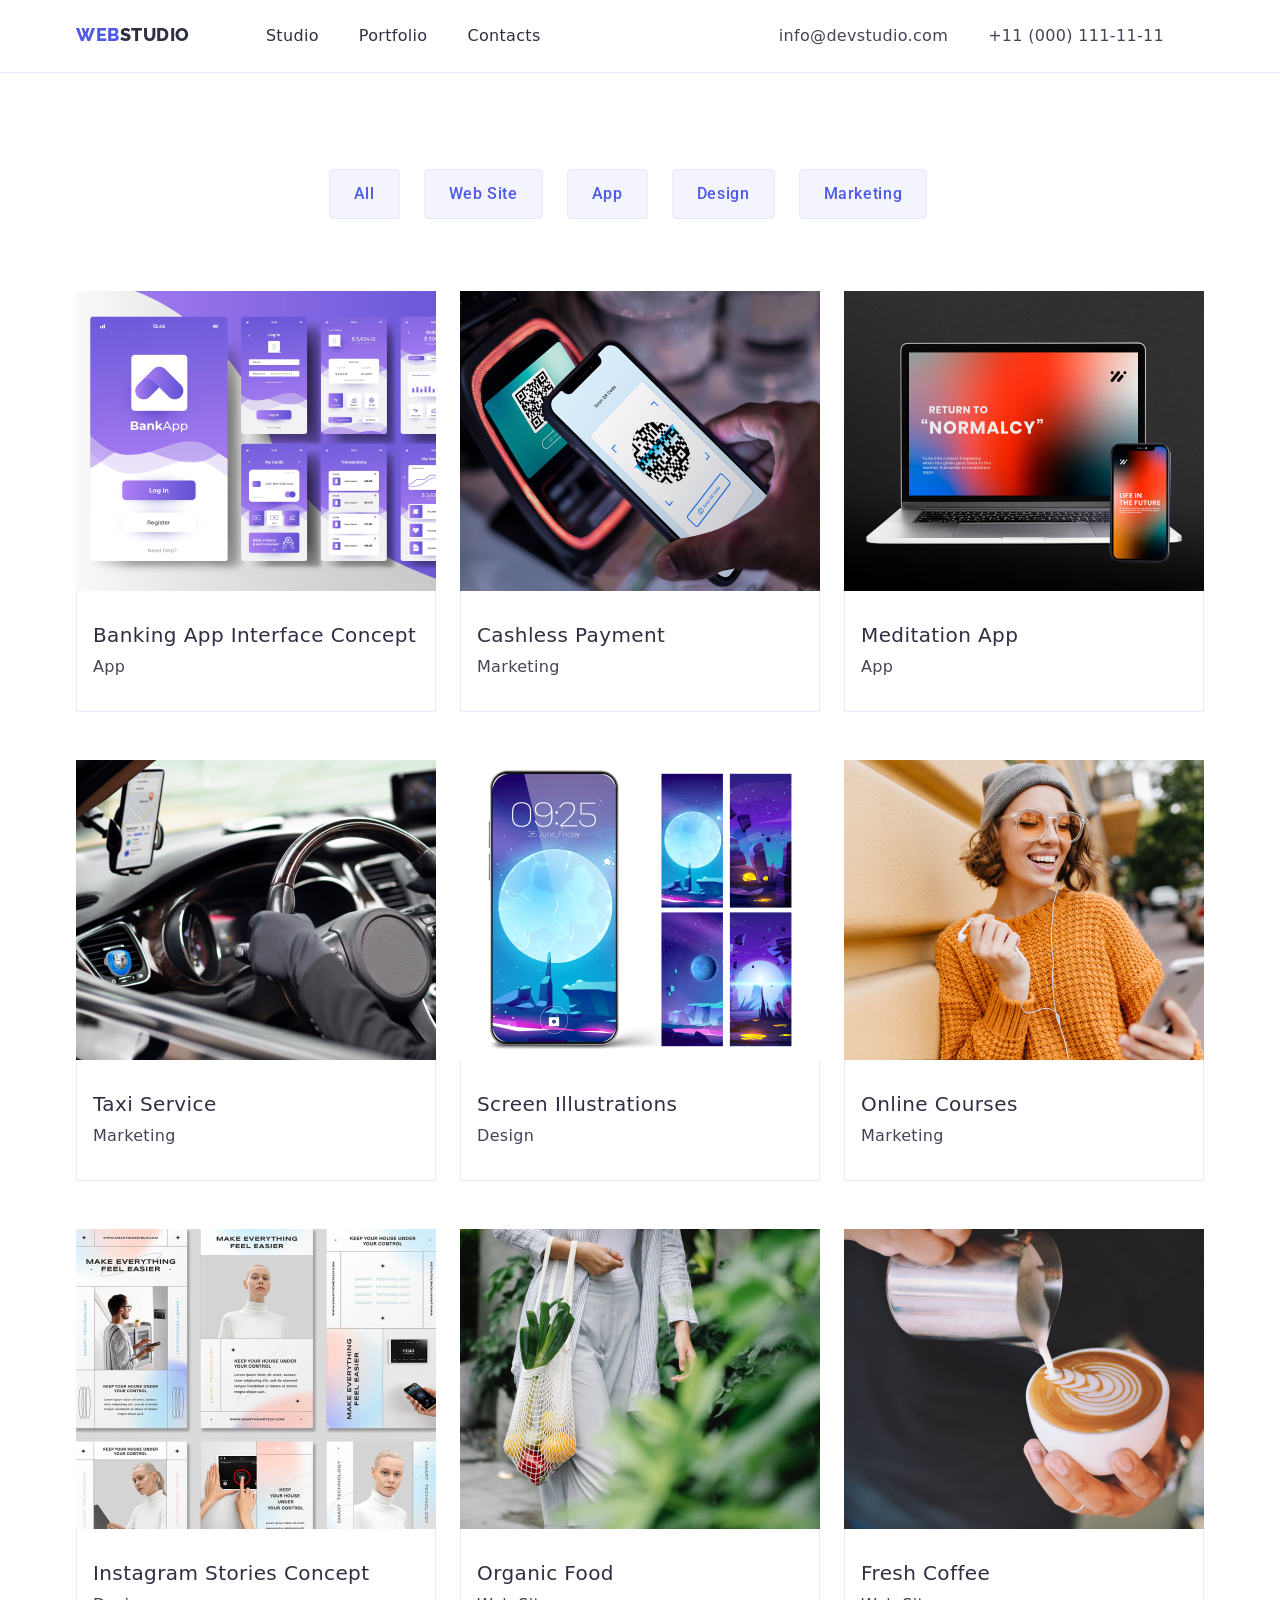
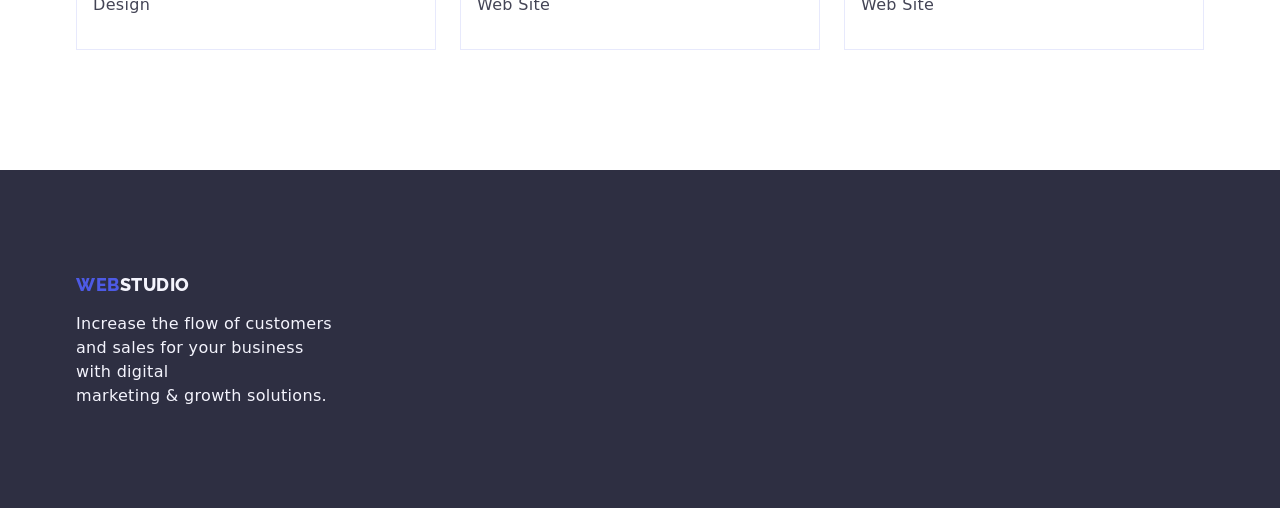
==== portfolio.html @ 5154e0c6 "created" ====
<!DOCTYPE html>
<html lang="en">
  <head>
    <meta charset="UTF-8" />
    <meta http-equiv="X-UA-Compatible" content="IE=edge" />
    <meta name="viewport" content="width=device-width, initial-scale=1.0" />
    <title>Document</title>
    <link rel="stylesheet" href="./css/styles.css" />
    <link rel="preconnect" href="https://fonts.googleapis.com" />
    <link rel="preconnect" href="https://fonts.gstatic.com" crossorigin />
    <link
      href="https://fonts.googleapis.com/css2?family=Montserrat:wght@400;700&family=Roboto:wght@400;500;700&display=swap"
      rel="stylesheet"
    />
    <link rel="preconnect" href="https://fonts.googleapis.com" />
    <link rel="preconnect" href="https://fonts.gstatic.com" crossorigin />
    <link
      href="https://fonts.googleapis.com/css2?family=Montserrat:wght@400;700&family=Raleway:wght@800&family=Roboto:wght@400;500;700&display=swap"
      rel="stylesheet"
    />
    <link
      rel="stylesheet"
      href="https://cdn.jsdelivr.net/npm/modern-normalize@1.1.0/modern-normalize.min.css"
    />
  </head>
  <body>
    <!-- Header -->
    <header class="page-header">
      <div class="container page-header-boxing">
        <nav class="page-nav">
          <a href="./index.html" class="logo link"
            >Web<span class="studio-color">Studio</span></a
          >
          <ul class="menu list">
            <li>
              <a class="menu-item menu-link link" href="./index.html">Studio</a>
            </li>
            <li>
              <a class="menu-item menu-link link" href="./portfolio.html"
                >Portfolio</a
              >
            </li>
            <li>
              <a class="menu-item menu-link link" href="">Contacts</a>
            </li>
          </ul>
        </nav>

        <address class="address">
          <ul class="list">
            <li>
              <a href="mailto:info@devstudio.com" class="link contact"
                >info@devstudio.com</a
              >
            </li>
            <li>
              <a href="tel:+110001111111" class="link contact"
                >+11 (000) 111-11-11</a
              >
            </li>
          </ul>
        </address>
      </div>
    </header>
    <!-- Main -->
    <main>
      <section class="buttons-box">
        <div class="container">
          <h1 hidden>Title hidden</h1>

          <!-- Buttons -->
          <ul class="list buttons-list-portfolio">
            <li>
              <button class="navigation-button" type="button">All</button>
            </li>
            <li>
              <button class="navigation-button" type="button">Web Site</button>
            </li>
            <li>
              <button class="navigation-button" type="button">App</button>
            </li>
            <li>
              <button class="navigation-button" type="button">Design</button>
            </li>
            <li>
              <button class="navigation-button" type="button">Marketing</button>
            </li>
          </ul>
          <!-- Images -->
          <ul class="list portfolio-box">
            <li class="portfolio-item">
              <a class="link" href=""
                ><img
                  src="./images/Banking-app-interface-concept.jpg"
                  alt="Banking App Interface Concept"
                  width="360"
                />
                <div class="portfolio-picture-descr">
                  <h2 class="small-title">Banking App Interface Concept</h2>
                  <p class="small-descr">App</p>
                </div>
              </a>
            </li>
            <li class="portfolio-item">
              <a class="link" href=""
                ><img
                  src="./images/cashless-payment.jpg"
                  alt="Cashless Payment"
                  width="360"
                />
                <div class="portfolio-picture-descr">
                  <h2 class="small-title">Cashless Payment</h2>
                  <p class="small-descr">Marketing</p>
                </div>
              </a>
            </li>
            <li class="portfolio-item">
              <a class="link" href=""
                ><img
                  src="./images/meditation-app.jpg"
                  alt="Meditation App"
                  width="360"
                />
                <div class="portfolio-picture-descr">
                  <h2 class="small-title">Meditation App</h2>
                  <p class="small-descr">App</p>
                </div>
              </a>
            </li>
            <li class="portfolio-item">
              <a class="link" href=""
                ><img
                  src="./images/taxi-service.jpg"
                  alt="Taxi Service"
                  width="360"
                />
                <div class="portfolio-picture-descr">
                  <h2 class="small-title">Taxi Service</h2>
                  <p class="small-descr">Marketing</p>
                </div>
              </a>
            </li>
            <li class="portfolio-item">
              <a class="link" href=""
                ><img
                  src="./images/screen-illustration.jpg"
                  alt="Screen Illustrations"
                  width="360"
                />
                <div class="portfolio-picture-descr">
                  <h2 class="small-title">Screen Illustrations</h2>
                  <p class="small-descr">Design</p>
                </div>
              </a>
            </li>
            <li class="portfolio-item">
              <a class="link" href=""
                ><img
                  src="./images/online-courses.jpg"
                  alt="Online Courses"
                  width="360"
                />
                <div class="portfolio-picture-descr">
                  <h2 class="small-title">Online Courses</h2>
                  <p class="small-descr">Marketing</p>
                </div>
              </a>
            </li>
            <li class="portfolio-item">
              <a class="link" href=""
                ><img
                  src="./images/instagram-stories-concept.jpg"
                  alt="Instagram Stories Concept"
                  width="360"
                />
                <div class="portfolio-picture-descr">
                  <h2 class="small-title">Instagram Stories Concept</h2>
                  <p class="small-descr">Design</p>
                </div>
              </a>
            </li>
            <li class="portfolio-item">
              <a class="link" href=""
                ><img
                  src="./images/organic-food.jpg"
                  alt="Organic Food"
                  width="360"
                />
                <div class="portfolio-picture-descr">
                  <h2 class="small-title">Organic Food</h2>
                  <p class="small-descr">Web Site</p>
                </div>
              </a>
            </li>
            <li class="portfolio-item">
              <a class="link" href=""
                ><img
                  src="./images/fresh-coffee.jpg"
                  alt="Fresh Coffee"
                  width="360"
                />
                <div class="portfolio-picture-descr">
                  <h2 class="small-title">Fresh Coffee</h2>
                  <p class="small-descr">Web Site</p>
                </div>
              </a>
            </li>
          </ul>
        </div>
      </section>
    </main>
    <!-- Footer -->
    <footer class="page-footer section">
      <div class="container">
        <a href="./index.html" class="logo link"
          >Web<span class="studio-color-dark-theme">Studio</span></a
        >
        <p class="small-descr small-descr-dark-theme footer-descr">
          Increase the flow of customers and sales for your business with
          digital<br />
          marketing & growth solutions.
        </p>
      </div>
    </footer>
  </body>
</html>
---- css/styles.css ----
body {
  font-family: "Roboto", sans-serif;
  color: #434455;
  background-color: var(--background-color);
}

/* ==================ERASING STYLES================== */
*,
*::before,
*::after {
  box-sizing: border-box;
}
h1,
h2,
body,
p {
  margin: 0;
}
address {
  font-style: normal;
}
img {
  display: block;
}
ul,
li {
  text-decoration: none;
  margin: 0;
  padding-left: 0;
}

button {
  cursor: pointer;
}

/* ==================ELEMENTS================== */
:root {
  --small-text-color: #2e2f42;
  --background-color: #ffffff;
  --hover-and-focus-color: #404bbf;
  --blue-button-and-logo-color: #4d5ae5;
  --small-text-dark-theme-color: #f4f4fd;
}
/* ==================COMPONENTS================== */
.secondary-title {
  font-size: 36px;
  line-height: 1.11;
  /* identical to box height, or 111% */

  text-align: center;
  letter-spacing: 0.02em;
  text-transform: capitalize;

  color: var(--small-text-color);
}
.studio-color {
  color: var(--small-text-color);
}
.small-title {
  font-weight: 500;
  font-size: 20px;
  line-height: 1.2;

  letter-spacing: 0.02em;
  color: var(--small-text-color);
}
.small-descr {
  font-weight: 400;
  font-size: 16px;
  line-height: 1.5;
  /* or 150% */

  letter-spacing: 0.02em;

  /* SLATE */

  color: #434455;
}
.small-descr-dark-theme {
  color: var(--small-text-dark-theme-color);
}
.studio-color-dark-theme {
  color: var(--small-text-dark-theme-color);
}

/* ==================Header================== */

.logo {
  font-family: "Raleway", sans-serif;
  font-weight: 800;
  font-size: 18px;
  letter-spacing: 0.03em;
  line-height: 1.17;
  text-decoration: none;
  text-transform: uppercase;
  color: var(--blue-button-and-logo-color);
}
.menu-item {
  font-weight: 500;
  font-size: 16px;
  line-height: 1.5;
  letter-spacing: 0.02em;
  color: var(--small-text-color);
}
.contact {
  font-style: normal;
  font-weight: 400;
  font-size: 16px;
  line-height: 1.5;

  letter-spacing: 0.02em;
  color: #434455;
}

.menu-link:hover,
.menu-link:focus,
.menu-item:hover,
.menu-item:focus,
.contact:hover,
.contact:focus {
  color: var(--hover-and-focus-color);
}
.list {
  list-style: none;
}
.link {
  text-decoration: none;
}
.menu-link {
  color: var(--small-text-color);
}

/* ==================Hero================== */
.hero {
  background-color: var(--small-text-color);
}
.main-title {
  font-size: 56px;
  line-height: 1.07;
  letter-spacing: 0.02em;

  color: var(--background-color);
}
.hero-button {
  width: 169px;
  height: 56px;

  font-family: "Roboto", sans-serif;
  font-style: normal;
  background: var(--blue-button-and-logo-color);
  box-shadow: 0px 4px 4px rgba(0, 0, 0, 0.15);
  border-radius: 4px;

  font-weight: 500;
  font-size: 16px;
  line-height: 1.5;
  letter-spacing: 0.04em;

  color: white;
}
.hero-button:hover,
.hero-button:focus {
  background-color: var(--hover-and-focus-color);
}

/* ==================MAIN================== */
.our-team-list-item {
  background-color: var(--background-color);
}

/* ==================FOOTER================== */

.page-footer {
  line-height: 1.17;
  letter-spacing: 0.03em;
  color: var(--blue-button-and-logo-color);

  /* NAVY BLUE */

  background: var(--small-text-color);
}

/* ==================BOXING PORTFOLIO================== */
.container {
  width: 1158px;
  padding-left: 15px;
  padding-right: 15px;
  margin: 0 auto;
}
.page-footer p {
  max-width: 264px;
}

.page-header {
  padding-top: 24px;
  padding-bottom: 24px;

  border-bottom: 1px solid #e7e9fc;
}

.page-header-boxing {
  justify-content: space-between;
  display: flex;
  align-items: center;
}
.menu,
.page-nav,
.list {
  display: flex;
}
.logo {
  margin-right: 76px;
}
.menu-link,
.contact {
  margin-right: 40px;
}
.buttons-list-portfolio {
  justify-content: center;
}
.navigation-button {
  margin-right: 24px;
  text-align: center;
  padding: 12px 24px;
}
.portfolio-box {
  padding-bottom: 120px;
}
.buttons-box {
  padding-top: 96px;
}
.portfolio-picture-descr {
  padding: 32px 0 32px 16px;
  border-bottom: 1px solid #e7e9fc;
  border-right: 1px solid #e7e9fc;
  border-left: 1px solid #e7e9fc;
}
.portfolio-box {
  margin-top: 72px;
  display: flex;
  flex-wrap: wrap;

  gap: 48px 24px;
}

.page-footer {
  padding-top: 104px;
  padding-bottom: 100px;
}
.page-footer p {
  margin-top: 16px;
}
.small-title {
  margin-bottom: 8px;
}
/* ==================BOXING INDEX================== */
.hero {
  text-align: center;
  padding-top: 188px;
  padding-bottom: 188px;
}
.our-team-list-item h3 {
  margin-top: 32px;
}
.hero-button {
  margin-top: 48px;
}
.small-descr-section {
  padding-top: 120px;
  padding-bottom: 120px;
}

.small-descr-section-item:nth-child(-n + 3) {
  margin-right: 24px;
}
.small-descr-section-item {
  width: 264px;
}

.what-are-we-doing {
  padding-bottom: 120px;
}
.secondary-title {
  margin-bottom: 72px;
}
.what-are-we-doing-item {
  border: 1px solid #e7e9fc;
  margin-right: 24px;
}

.our-team {
  background-color: var(--small-text-dark-theme-color);
  padding-top: 120px;
  padding-bottom: 120px;
}
.our-team-list-item {
  margin-right: 24px;
  box-shadow: 0px 1px 6px rgba(46, 47, 66, 0.08),
    0px 1px 1px rgba(46, 47, 66, 0.16), 0px 2px 1px rgba(46, 47, 66, 0.08);
  border-radius: 0px 0px 4px 4px;
  text-align: center;
  padding-bottom: 32px;
}

/* ==================PORTFOLIO================== */
.navigation-button {
  font-family: "Roboto", sans-serif;
  font-style: normal;

  font-weight: 500;
  font-size: 16px;
  line-height: 1.5;
  letter-spacing: 0.04em;

  /* CLOUD */

  background: var(--small-text-dark-theme-color);
  /* CORNFLOWER */

  border: 1px solid #e7e9fc;
  border-radius: 4px;

  color: var(--blue-button-and-logo-color);
}
.navigation-button:hover,
.navigation-button:focus {
  color: var(--background-color);
  background-color: var(--hover-and-focus-color);
}
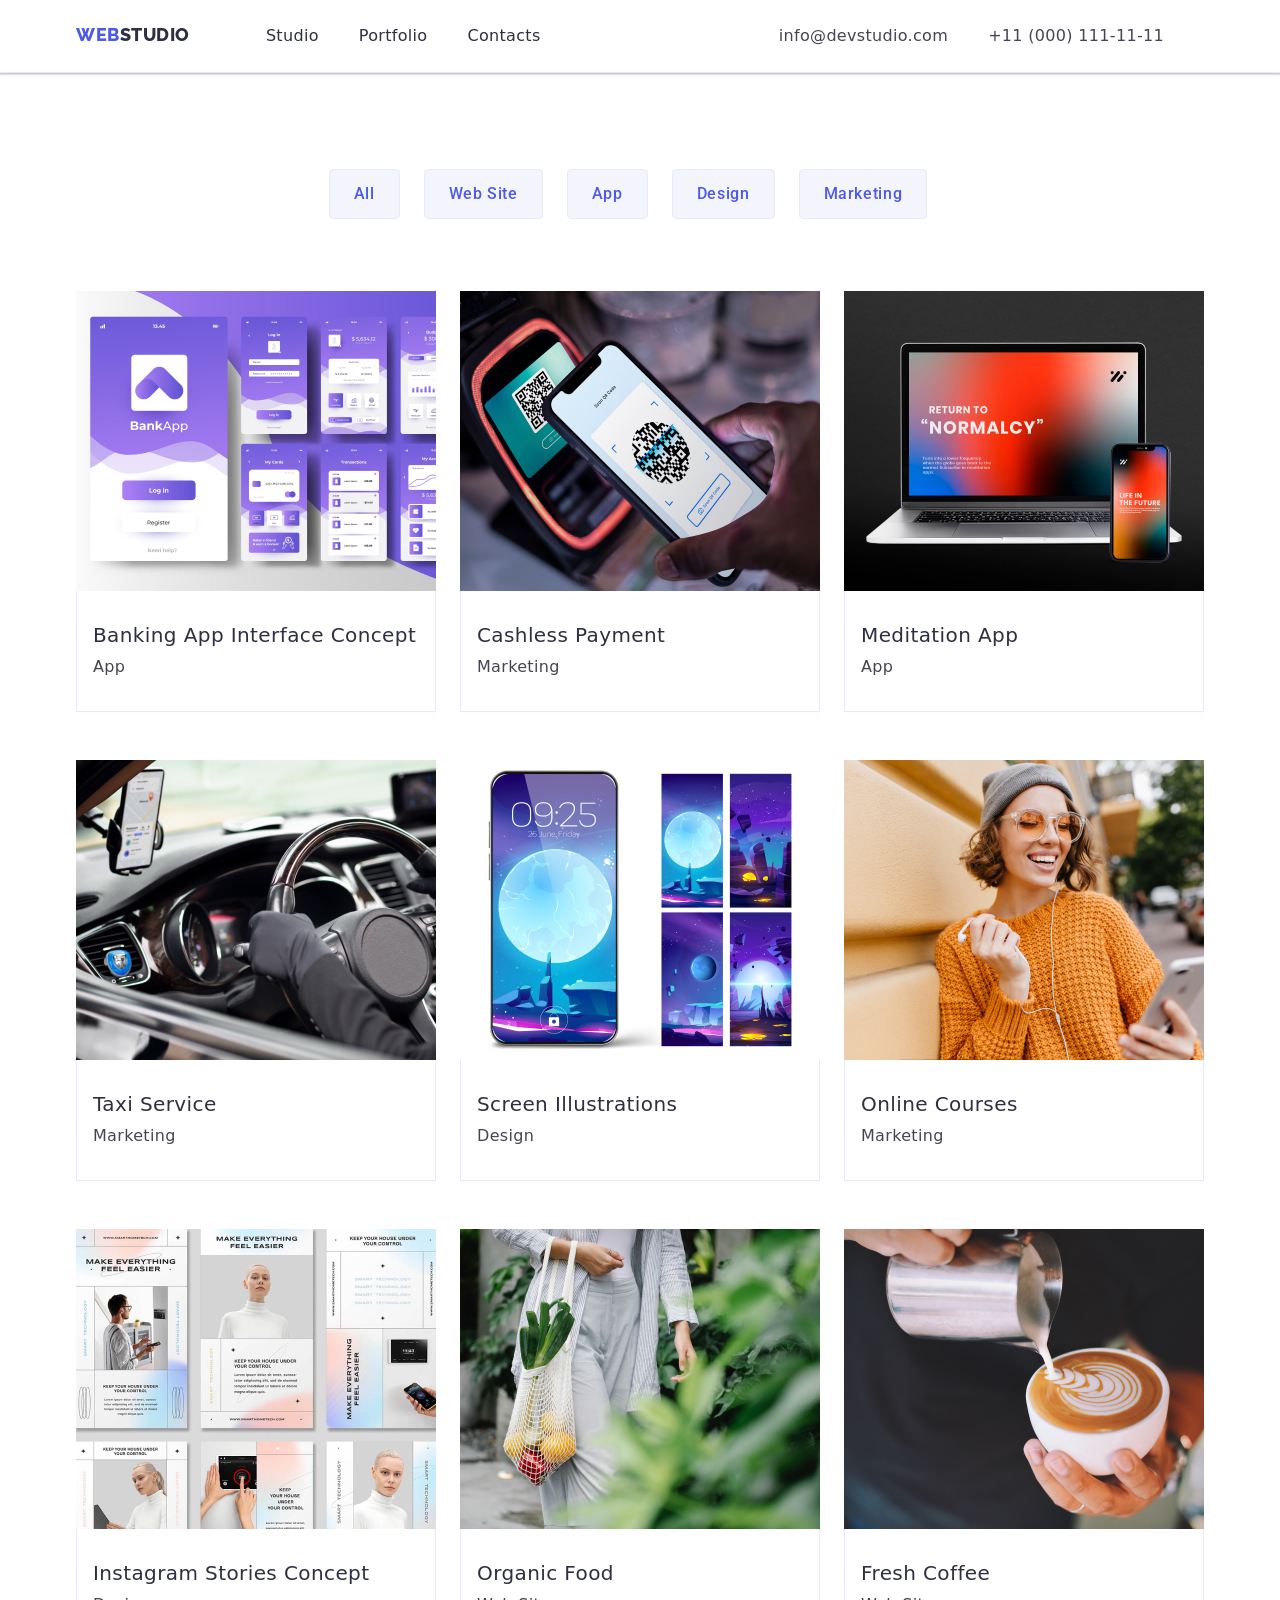
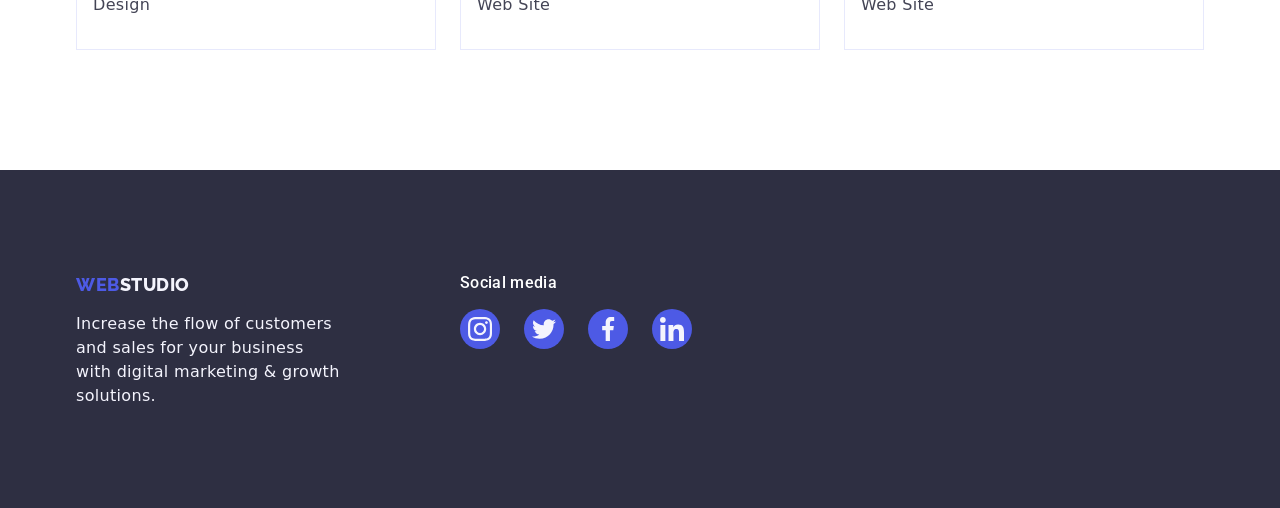
==== commit 6b6bdeab: "done" ====
--- a/portfolio.html
+++ b/portfolio.html
@@ -211,15 +211,51 @@
     </main>
     <!-- Footer -->
     <footer class="page-footer section">
-      <div class="container">
-        <a href="./index.html" class="logo link"
+      <div class="container webstudio-container">
+        <section class="websudio">
+          <a href="./index.html" class="logo link"
           >Web<span class="studio-color-dark-theme">Studio</span></a
         >
         <p class="small-descr small-descr-dark-theme footer-descr">
           Increase the flow of customers and sales for your business with
-          digital<br />
-          marketing & growth solutions.
+          digital marketing & growth solutions.
         </p>
+        </section>
+        <section class="links">
+          <a class="footer-header">Social media</a>
+          <ul class="footer-links">
+            <li class="our-team-link-item list">
+              <a class="our-team-link" href=""
+                ><svg class="our-team-soc-icon" width="24px" height="24px">
+                  <use href="./images/symbol-defs.svg#icon-instagram"></use>
+                </svg>
+              </a>
+            </li>
+            <li class="our-team-link-item list">
+              <a class="our-team-link" href=""
+                ><svg class="our-team-soc-icon" width="24px" height="24px">
+                  <use
+                    href="./images/symbol-defs.svg#icon-twitter"
+                  ></use></svg
+              ></a>
+            </li>
+            <li class="our-team-link-item list">
+              <a class="our-team-link" href=""
+                ><svg class="our-team-soc-icon" width="24px" height="24px">
+                  <use
+                    href="./images/symbol-defs.svg#icon-facebook"
+                  ></use></svg
+              ></a>
+            </li>
+            <li class="our-team-link-item list">
+              <a class="our-team-link" href=""
+                ><svg class="our-team-soc-icon" width="24px" height="24px">
+                  <use
+                    href="./images/symbol-defs.svg#icon-linkedin"
+                  ></use></svg
+              ></a>
+            </li>
+        </section>
       </div>
     </footer>
   </body>
--- a/css/styles.css
+++ b/css/styles.css
@@ -196,6 +196,7 @@
   padding-bottom: 24px;
 
   border-bottom: 1px solid #e7e9fc;
+  box-shadow: 0px 2px 1px rgba(46, 47, 66, 0.08), 0px 1px 1px rgba(46, 47, 66, 0.16), 0px 1px 6px rgba(46, 47, 66, 0.08);
 }
 
 .page-header-boxing {
@@ -301,6 +302,21 @@
   text-align: center;
   padding-bottom: 32px;
 }
+.links{
+  margin-left: 120px;
+}
+.footer-links{
+  margin-top: 16px;
+}
+.footer-header{
+  font-family: 'Roboto';
+font-weight: 500;
+font-size: 16px;
+
+letter-spacing: 0.02em;
+
+color: var(--background-color);
+}
 
 /* ==================PORTFOLIO================== */
 .navigation-button {
@@ -327,3 +343,78 @@
   color: var(--background-color);
   background-color: var(--hover-and-focus-color);
 }
+
+/* ==================IMAGES AND VECTOR================== */
+.hero {
+  background-image: linear-gradient(
+      rgba(46, 47, 66, 0.7),
+      rgba(46, 47, 66, 0.7)
+    ),
+    url(/images/hero-image.png);
+  background-repeat: no-repeat;
+  background-position: center;
+  background-size: cover;
+}
+.small-text-image {
+  width: 264px;
+  height: 112px;
+  background-color: rgba(244, 244, 253, 1);
+  display: flex;
+  justify-content: center;
+  align-items: center;
+}
+.small-text-icon {
+  width: 64px;
+  height: 60px;
+}
+.our-team-links {
+  margin-top: 8px;
+  display: flex;
+  justify-content: center;
+}
+.our-team-link-item:nth-child(-n + 3) {
+  margin-right: 24px;
+}
+.our-team-link-item {
+  width: 40px;
+  height: 40px;
+}
+.our-team-link {
+  width: 100%;
+  height: 100%;
+  border-radius: 50%;
+  background-color: var(--blue-button-and-logo-color);
+  display: flex;
+  align-items: center;
+  justify-content: center;
+}
+.customers-section {
+  padding-top: 120px;
+  padding-bottom: 120px;
+}
+.our-team-soc-icon {
+  fill: var(--small-text-dark-theme-color);
+}
+.customers-list {
+  display: flex;
+  justify-content: space-between;
+}
+.customers-item {
+  border: 1px solid #8e8f99;
+  border-radius: 4px;
+  width: 188px;
+  height: 88px;
+  display: flex;
+  justify-content: center;
+  align-items: center;
+}
+.customers-item:nth-child(-n + 5){
+  margin-right: 24px;
+  
+}
+.footer-links{
+  display: flex;
+}
+.webstudio-container{
+  display: flex;
+}
